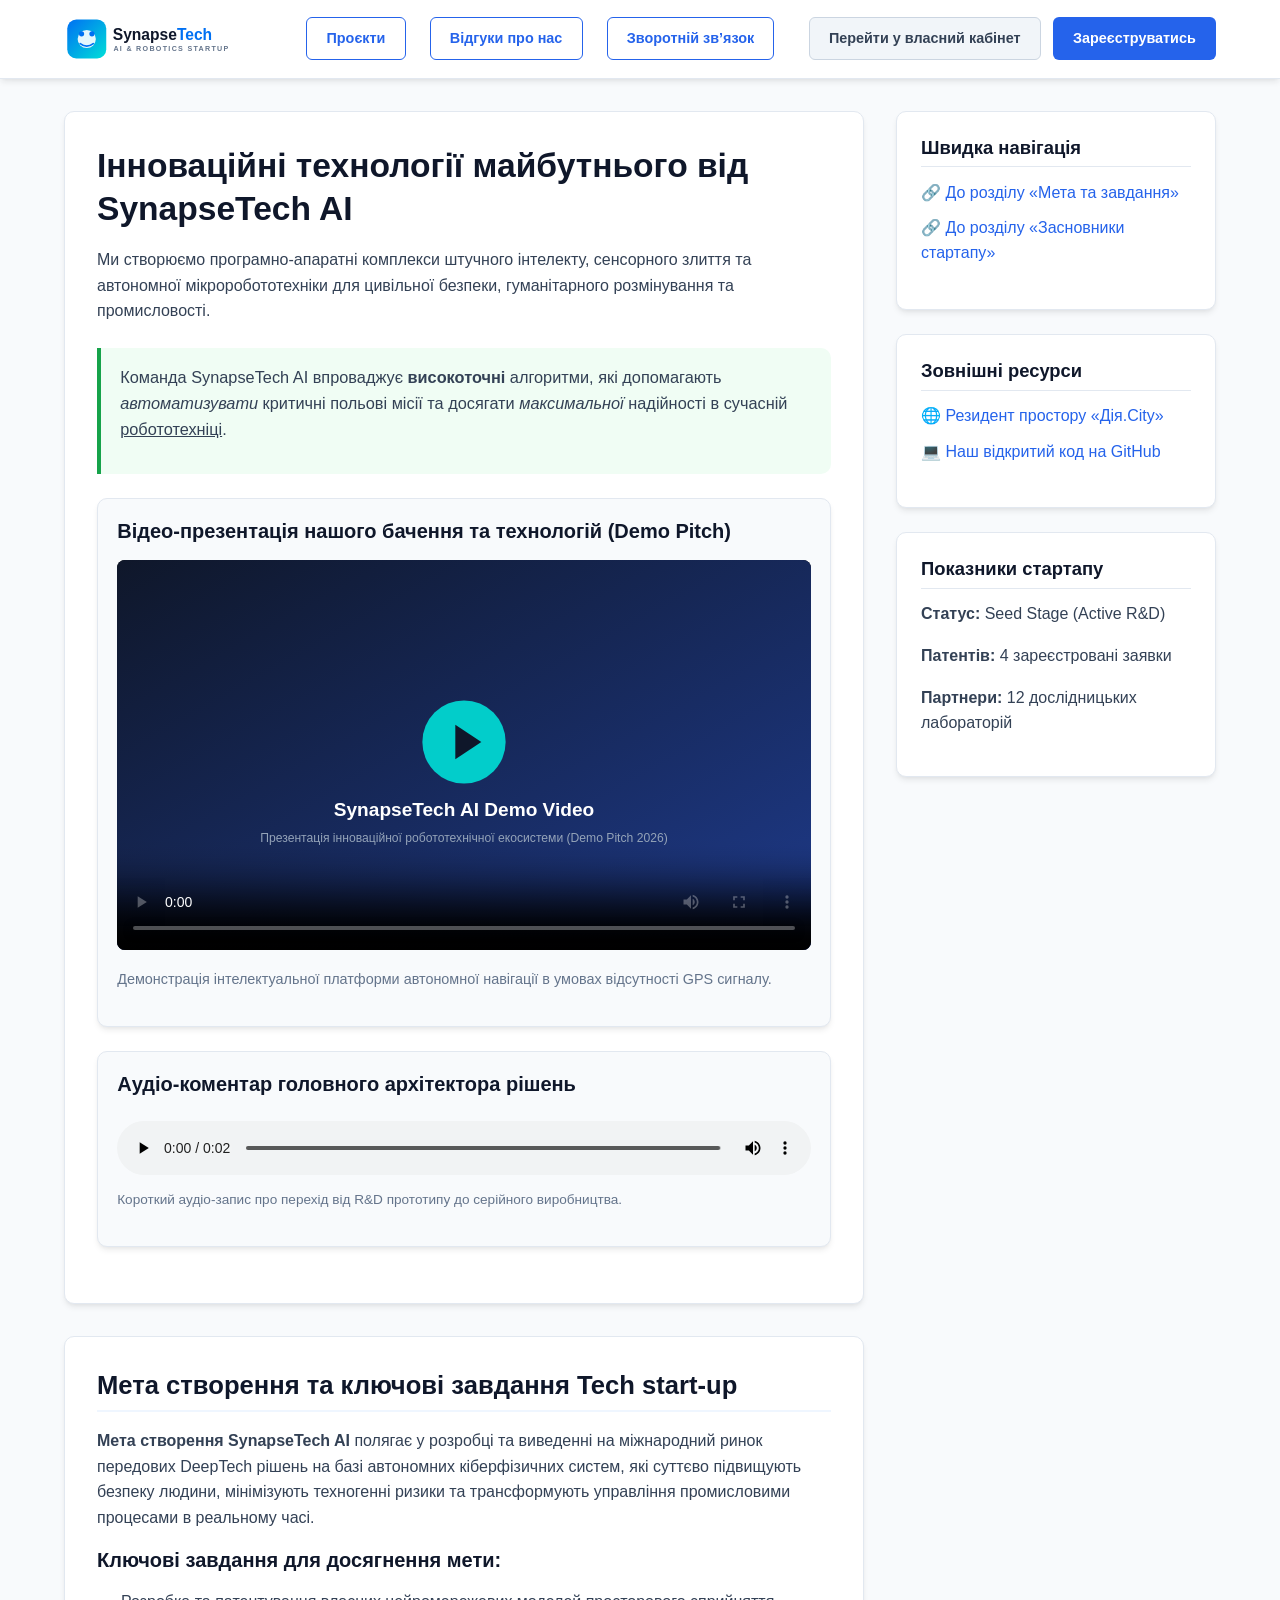
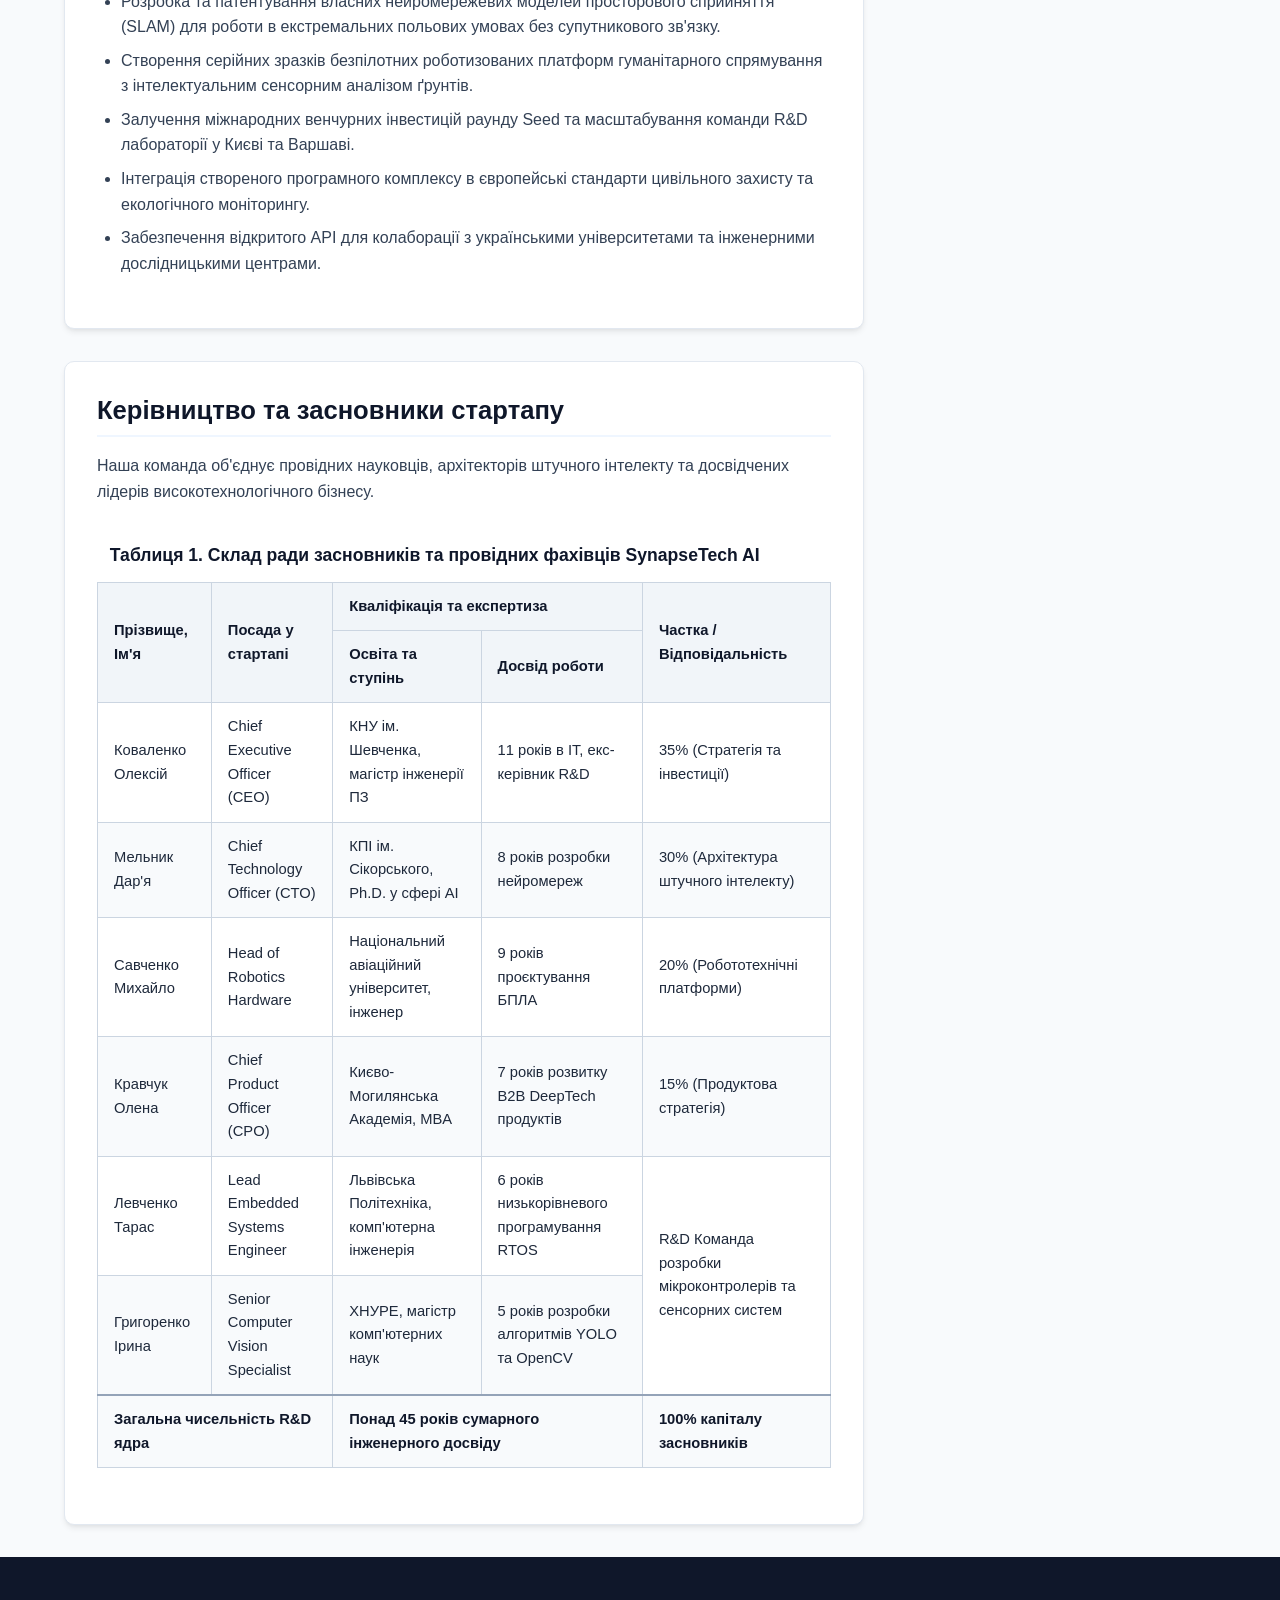
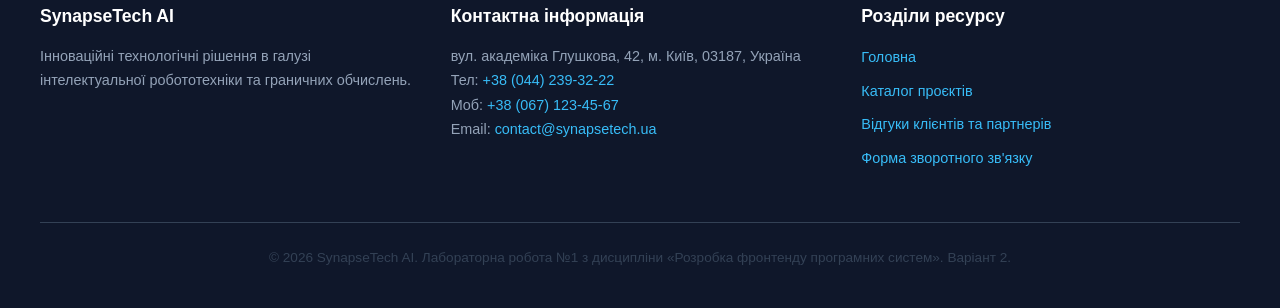
==== index.html @ 83293340 "Add files via upload" ====
﻿<!DOCTYPE html>
<html lang="uk">
<head>
  <meta charset="UTF-8">
  <meta name="viewport" content="width=device-width, initial-scale=1.0">
  <meta name="description" content="SynapseTech AI — український DeepTech стартап у сфері штучного інтелекту та автономної робототехніки">
  <meta name="keywords" content="Tech startup, AI, робототехніка, стартап, штучний інтелект, Україна">
  <meta name="author" content="Студент ФІТ КНУ">
  <title>SynapseTech AI — Головна сторінка Tech Start-up</title>
  <link rel="stylesheet" href="css/style.css">
</head>
<body>

  <!-- ВЕРХНЯ ЧАСТИНА САЙТУ: ТЕГ <header> ТА <nav> -->
  <header>
    <div class="header-container">
      <a href="index.html" class="logo-link">
        <img src="img/logo.svg" alt="SynapseTech AI Логотип" class="logo-img">
      </a>

      <!-- Навігаційне меню згідно варіанту 2 -->
      <nav>
        <a href="projects.html" class="btn btn-outline">Проєкти</a>
        <a href="reviews.html" class="btn btn-outline">Відгуки про нас</a>
        <a href="feedback.html" class="btn btn-outline">Зворотній зв’язок</a>
      </nav>

      <!-- Кнопки особистого кабінету та реєстрації -->
      <div class="header-auth-buttons">
        <a href="#cabinet-modal" class="btn btn-secondary">Перейти у власний кабінет</a>
        <a href="#register-modal" class="btn btn-primary">Зареєструватись</a>
      </div>
    </div>
  </header>

  <div class="container">
    <div class="main-layout">

      <!-- ОСНОВНИЙ КОНТЕНТ: ТЕГ <main> -->
      <main>

        <!-- РОЗДІЛ: Вступ та обов'язкове стилізоване речення (span, i, b, em, u) -->
        <article id="hero">
          <h1>Інноваційні технології майбутнього від SynapseTech AI</h1>
          <p>
            Ми створюємо програмно-апаратні комплекси штучного інтелекту, сенсорного злиття та 
            автономної мікроробототехніки для цивільної безпеки, гуманітарного розмінування та промисловості.
          </p>

          <!-- Обов'язкова вимога методички: речення, стилізоване тегами <span>, <i>, <b>, <em>, <u> -->
          <div class="styled-sentence-box">
            <p>
              Команда <span>SynapseTech AI</span> впроваджує <b>високоточні</b> алгоритми, які допомагають <i>автоматизувати</i> критичні польові місії та досягати <em>максимальної</em> надійності в сучасній <u>робототехніці</u>.
            </p>
          </div>

          <!-- Медіа елементи (Video та Audio) для відповідності вимогам п.3 -->
          <section class="media-box">
            <h3>Відео-презентація нашого бачення та технологій (Demo Pitch)</h3>
            <video controls poster="media/video_poster.svg" preload="metadata">
              <source src="media/pitch_demo.mp4" type="video/mp4">
              Ваш браузер не підтримує елемент <code>video</code>.
            </video>
            <p style="margin-top:0.6rem; font-size:0.9rem; color:#64748b;">
              Демонстрація інтелектуальної платформи автономної навігації в умовах відсутності GPS сигналу.
            </p>
          </section>

          <section class="media-box">
            <h3>Аудіо-коментар головного архітектора рішень</h3>
            <audio controls preload="metadata">
              <source src="media/startup_pitch.wav" type="audio/wav">
              Ваш браузер не підтримує елемент <code>audio</code>.
            </audio>
            <p style="margin-top:0.4rem; font-size:0.85rem; color:#64748b;">
              Короткий аудіо-запис про перехід від R&amp;D прототипу до серійного виробництва.
            </p>
          </section>
        </article>

        <!-- РОЗДІЛ: Мета та список завдань (не менше 3-х ненумерованих) -->
        <article id="mission-goals">
          <h2>Мета створення та ключові завдання Tech start-up</h2>
          <p>
            <strong>Мета створення SynapseTech AI</strong> полягає у розробці та виведенні на міжнародний ринок 
            передових DeepTech рішень на базі автономних кіберфізичних систем, які суттєво підвищують безпеку людини, 
            мінімізують техногенні ризики та трансформують управління промисловими процесами в реальному часі.
          </p>

          <h3>Ключові завдання для досягнення мети:</h3>
          <ul>
            <li>Розробка та патентування власних нейромережевих моделей просторового сприйняття (SLAM) для роботи в екстремальних польових умовах без супутникового зв'язку.</li>
            <li>Створення серійних зразків безпілотних роботизованих платформ гуманітарного спрямування з інтелектуальним сенсорним аналізом ґрунтів.</li>
            <li>Залучення міжнародних венчурних інвестицій раунду Seed та масштабування команди R&amp;D лабораторії у Києві та Варшаві.</li>
            <li>Інтеграція створеного програмного комплексу в європейські стандарти цивільного захисту та екологічного моніторингу.</li>
            <li>Забезпечення відкритого API для колаборації з українськими університетами та інженерними дослідницькими центрами.</li>
          </ul>
        </article>

        <!-- РОЗДІЛ: Загальна інформація про засновників у вигляді таблиці -->
        <!-- Вимоги: назва (caption), thead, tbody, tfoot, не менше 6 рядків, 5 стовпців, 
             не менше 3-х об'єднаних комірок по вертикалі та горизонталі -->
        <article id="founders-section">
          <h2>Керівництво та засновники стартапу</h2>
          <p>
            Наша команда об'єднує провідних науковців, архітекторів штучного інтелекту та досвідчених лідерів 
            високотехнологічного бізнесу.
          </p>

          <div class="table-wrapper">
            <table>
              <caption>Таблиця 1. Склад ради засновників та провідних фахівців SynapseTech AI</caption>
              <thead>
                <tr>
                  <th rowspan="2">Прізвище, Ім'я</th>
                  <th rowspan="2">Посада у стартапі</th>
                  <th colspan="2">Кваліфікація та експертиза</th>
                  <th rowspan="2">Частка / Відповідальність</th>
                </tr>
                <tr>
                  <th>Освіта та ступінь</th>
                  <th>Досвід роботи</th>
                </tr>
              </thead>
              <tbody>
                <tr>
                  <td>Коваленко Олексій</td>
                  <td>Chief Executive Officer (CEO)</td>
                  <td>КНУ ім. Шевченка, магістр інженерії ПЗ</td>
                  <td>11 років в IT, екс-керівник R&amp;D</td>
                  <td>35% (Стратегія та інвестиції)</td>
                </tr>
                <tr>
                  <td>Мельник Дар'я</td>
                  <td>Chief Technology Officer (CTO)</td>
                  <td>КПІ ім. Сікорського, Ph.D. у сфері AI</td>
                  <td>8 років розробки нейромереж</td>
                  <td>30% (Архітектура штучного інтелекту)</td>
                </tr>
                <tr>
                  <td>Савченко Михайло</td>
                  <td>Head of Robotics Hardware</td>
                  <td>Національний авіаційний університет, інженер</td>
                  <td>9 років проєктування БПЛА</td>
                  <td>20% (Робототехнічні платформи)</td>
                </tr>
                <tr>
                  <td>Кравчук Олена</td>
                  <td>Chief Product Officer (CPO)</td>
                  <td>Києво-Могилянська Академія, MBA</td>
                  <td>7 років розвитку B2B DeepTech продуктів</td>
                  <td>15% (Продуктова стратегія)</td>
                </tr>
                <tr>
                  <td>Левченко Тарас</td>
                  <td>Lead Embedded Systems Engineer</td>
                  <td>Львівська Політехніка, комп'ютерна інженерія</td>
                  <td>6 років низькорівневого програмування RTOS</td>
                  <td rowspan="2">R&amp;D Команда розробки мікроконтролерів та сенсорних систем</td>
                </tr>
                <tr>
                  <td>Григоренко Ірина</td>
                  <td>Senior Computer Vision Specialist</td>
                  <td>ХНУРЕ, магістр комп'ютерних наук</td>
                  <td>5 років розробки алгоритмів YOLO та OpenCV</td>
                </tr>
              </tbody>
              <tfoot>
                <tr>
                  <th colspan="2">Загальна чисельність R&amp;D ядра</th>
                  <th colspan="2">Понад 45 років сумарного інженерного досвіду</th>
                  <td>100% капіталу засновників</td>
                </tr>
              </tfoot>
            </table>
          </div>
        </article>

      </main>

      <!-- БІЧНА ПАНЕЛЬ: ТЕГ <aside> -->
      <aside>
        <div class="aside-card">
          <h3>Швидка навігація</h3>
          <ul class="quick-links">
            <!-- ДВА ПОСИЛАННЯ НА СКЛАДОВІ ДОКУМЕНТУ (ЯКОРІ) -->
            <li><a href="#mission-goals">&#128279; До розділу «Мета та завдання»</a></li>
            <li><a href="#founders-section">&#128279; До розділу «Засновники стартапу»</a></li>
          </ul>
        </div>

        <div class="aside-card">
          <h3>Зовнішні ресурси</h3>
          <ul class="quick-links">
            <!-- ДВА ПОСИЛАННЯ НА ЗОВНІШНІ РЕСУРСИ -->
            <li>
              <a href="https://city.diia.gov.ua/" target="_blank" rel="noopener noreferrer">
                &#127760; Резидент простору «Дія.City»
              </a>
            </li>
            <li>
              <a href="https://github.com/" target="_blank" rel="noopener noreferrer">
                &#128187; Наш відкритий код на GitHub
              </a>
            </li>
          </ul>
        </div>

        <div class="aside-card">
          <h3>Показники стартапу</h3>
          <p><strong>Статус:</strong> Seed Stage (Active R&amp;D)</p>
          <p><strong>Патентів:</strong> 4 зареєстровані заявки</p>
          <p><strong>Партнери:</strong> 12 дослідницьких лабораторій</p>
        </div>
      </aside>

    </div>
  </div>

  <!-- НИЖНЯ ЧАСТИНА: ТЕГ <footer> З АДРЕСОЮ ТА ТЕЛЕФОНАМИ -->
  <footer>
    <div class="footer-container">
      <div class="footer-col">
        <h4>SynapseTech AI</h4>
        <p>Інноваційні технологічні рішення в галузі інтелектуальної робототехніки та граничних обчислень.</p>
      </div>

      <div class="footer-col">
        <h4>Контактна інформація</h4>
        <address>
          вул. академіка Глушкова, 42, м. Київ, 03187, Україна<br>
          Тел: <a href="tel:+380442393222">+38 (044) 239-32-22</a><br>
          Моб: <a href="tel:+380671234567">+38 (067) 123-45-67</a><br>
          Email: <a href="mailto:contact@synapsetech.ua">contact@synapsetech.ua</a>
        </address>
      </div>

      <div class="footer-col">
        <h4>Розділи ресурсу</h4>
        <ul>
          <li><a href="index.html">Головна</a></li>
          <li><a href="projects.html">Каталог проєктів</a></li>
          <li><a href="reviews.html">Відгуки клієнтів та партнерів</a></li>
          <li><a href="feedback.html">Форма зворотного зв'язку</a></li>
        </ul>
      </div>
    </div>

    <div class="footer-bottom">
      <p>&copy; 2026 SynapseTech AI. Лабораторна робота №1 з дисципліни «Розробка фронтенду програмних систем». Варіант 2.</p>
    </div>
  </footer>

  <!-- МОДАЛЬНІ ВІКНА ДЛЯ КНОПОК АВТОРИЗАЦІЇ/РЕЄСТРАЦІЇ (ЧИСТИЙ HTML/CSS :target) -->
  <div id="cabinet-modal" class="modal">
    <div class="modal-content">
      <a href="#" class="modal-close">&times;</a>
      <h3>Вхід в особистий кабінет</h3>
      <p style="font-size:0.9rem; color:#64748b; margin-bottom:1rem;">Доступ для інвесторів, партнерів та співробітників стартапу</p>
      <form action="#" method="post">
        <div class="form-group">
          <label for="login-email">Робочий E-mail:</label>
          <input type="email" id="login-email" required placeholder="investor@synapsetech.ua">
        </div>
        <div class="form-group">
          <label for="login-pass">Пароль:</label>
          <input type="password" id="login-pass" required placeholder="••••••••">
        </div>
        <button type="submit" class="btn btn-primary" style="width:100%;">Увійти</button>
      </form>
    </div>
  </div>

  <div id="register-modal" class="modal">
    <div class="modal-content">
      <a href="#" class="modal-close">&times;</a>
      <h3>Реєстрація у системі</h3>
      <p style="font-size:0.9rem; color:#64748b; margin-bottom:1rem;">Отримайте доступ до SDK та R&amp;D документації</p>
      <form action="#" method="post">
        <div class="form-group">
          <label for="reg-name">Повне ім'я:</label>
          <input type="text" id="reg-name" required placeholder="Олександр Петренко">
        </div>
        <div class="form-group">
          <label for="reg-email">E-mail:</label>
          <input type="email" id="reg-email" required placeholder="alex@tech.ua">
        </div>
        <div class="form-group">
          <label for="reg-pass">Встановіть пароль:</label>
          <input type="password" id="reg-pass" required placeholder="Не менше 8 символів">
        </div>
        <button type="submit" class="btn btn-primary" style="width:100%;">Створити обліковий запис</button>
      </form>
    </div>
  </div>

</body>
</html>
---- css/style.css ----
﻿/* Base Styles & Typography */
:root {
  --primary: #2563eb;
  --primary-hover: #1d4ed8;
  --secondary: #0f172a;
  --accent: #06b6d4;
  --bg-light: #f8fafc;
  --card-bg: #ffffff;
  --text-main: #1e293b;
  --text-muted: #64748b;
  --border-color: #e2e8f0;
  --radius: 10px;
  --shadow: 0 4px 6px -1px rgba(0, 0, 0, 0.08), 0 2px 4px -2px rgba(0, 0, 0, 0.05);
}

* {
  box-sizing: border-box;
  margin: 0;
  padding: 0;
}

body {
  font-family: 'Segoe UI', -apple-system, BlinkMacSystemFont, Roboto, sans-serif;
  line-height: 1.6;
  color: var(--text-main);
  background-color: var(--bg-light);
  min-height: 100vh;
  display: flex;
  flex-direction: column;
}

/* Header & Navigation */
header {
  background: #ffffff;
  border-bottom: 1px solid var(--border-color);
  box-shadow: var(--shadow);
  position: sticky;
  top: 0;
  z-index: 100;
}

.header-container {
  max-width: 1200px;
  margin: 0 auto;
  padding: 0.8rem 1.5rem;
  display: flex;
  align-items: center;
  justify-content: space-between;
  flex-wrap: wrap;
  gap: 1rem;
}

.logo-link {
  display: flex;
  align-items: center;
  text-decoration: none;
}

.logo-img {
  height: 52px;
  width: auto;
}

nav {
  display: flex;
  align-items: center;
  gap: 1.5rem;
}

nav a {
  text-decoration: none;
  color: var(--text-main);
  font-weight: 600;
  font-size: 0.95rem;
  transition: color 0.2s ease;
  padding: 0.4rem 0.6rem;
  border-radius: 6px;
}

nav a:hover, nav a.active {
  color: var(--primary);
  background: #eff6ff;
}

.header-auth-buttons {
  display: flex;
  align-items: center;
  gap: 0.75rem;
}

.btn {
  display: inline-block;
  padding: 0.55rem 1.2rem;
  font-size: 0.9rem;
  font-weight: 600;
  border-radius: 6px;
  text-decoration: none;
  cursor: pointer;
  border: 1px solid transparent;
  transition: all 0.2s ease;
  text-align: center;
}

.btn-primary {
  background-color: var(--primary);
  color: #ffffff;
}

.btn-primary:hover {
  background-color: var(--primary-hover);
}

.btn-outline {
  border-color: var(--primary);
  color: var(--primary);
  background: transparent;
}

.btn-outline:hover {
  background: #eff6ff;
}

.btn-secondary {
  background: #f1f5f9;
  color: #334155;
  border-color: #cbd5e1;
}

.btn-secondary:hover {
  background: #e2e8f0;
}

/* Layout Container */
.container {
  max-width: 1200px;
  margin: 2rem auto;
  padding: 0 1.5rem;
  flex: 1;
}

.main-layout {
  display: grid;
  grid-template-columns: 2.5fr 1fr;
  gap: 2rem;
}

@media (max-width: 900px) {
  .main-layout {
    grid-template-columns: 1fr;
  }
}

/* Main Content & Articles */
main {
  display: flex;
  flex-direction: column;
  gap: 2rem;
}

article, section {
  background: var(--card-bg);
  padding: 2rem;
  border-radius: var(--radius);
  border: 1px solid var(--border-color);
  box-shadow: var(--shadow);
}

h1, h2, h3, h4 {
  color: var(--secondary);
  margin-bottom: 1rem;
  line-height: 1.3;
}

h1 { font-size: 2.1rem; }
h2 { font-size: 1.6rem; border-bottom: 2px solid #eff6ff; padding-bottom: 0.5rem; }
h3 { font-size: 1.25rem; }

p {
  margin-bottom: 1rem;
  color: #334155;
}

/* Lists */
ul, ol {
  margin-left: 1.5rem;
  margin-bottom: 1.2rem;
  color: #334155;
}

li {
  margin-bottom: 0.5rem;
}

/* Sidebar (Aside) */
aside {
  display: flex;
  flex-direction: column;
  gap: 1.5rem;
}

.aside-card {
  background: var(--card-bg);
  padding: 1.5rem;
  border-radius: var(--radius);
  border: 1px solid var(--border-color);
  box-shadow: var(--shadow);
}

.aside-card h3 {
  font-size: 1.15rem;
  color: var(--secondary);
  margin-bottom: 0.8rem;
  border-bottom: 1px solid var(--border-color);
  padding-bottom: 0.4rem;
}

.quick-links {
  list-style: none;
  margin-left: 0;
}

.quick-links li {
  margin-bottom: 0.6rem;
}

.quick-links a {
  color: var(--primary);
  text-decoration: none;
  display: inline-flex;
  align-items: center;
  gap: 0.4rem;
  transition: transform 0.15s ease;
}

.quick-links a:hover {
  text-decoration: underline;
  transform: translateX(4px);
}

/* Table Requirements (min 6 rows, 5 cols, captions, thead, tbody, tfoot, row/colspan) */
.table-wrapper {
  overflow-x: auto;
  margin: 1.5rem 0;
}

table {
  width: 100%;
  border-collapse: collapse;
  font-size: 0.92rem;
  background: #ffffff;
}

caption {
  font-weight: 700;
  font-size: 1.1rem;
  padding: 0.8rem;
  text-align: left;
  color: var(--secondary);
  caption-side: top;
}

th, td {
  border: 1px solid #cbd5e1;
  padding: 0.75rem 1rem;
  text-align: left;
}

thead th {
  background-color: #f1f5f9;
  color: #0f172a;
  font-weight: 700;
}

tbody tr:nth-child(even) {
  background-color: #f8fafc;
}

tbody tr:hover {
  background-color: #eff6ff;
}

tfoot {
  background-color: #f8fafc;
  font-weight: 700;
}

tfoot td, tfoot th {
  border-top: 2px solid #94a3b8;
  color: #0f172a;
}

/* Projects Grid on projects.html */
.projects-grid {
  display: grid;
  grid-template-columns: repeat(auto-fit, minmax(320px, 1fr));
  gap: 1.75rem;
  margin: 2rem 0;
}

.project-card {
  background: var(--card-bg);
  border: 1px solid var(--border-color);
  border-radius: var(--radius);
  overflow: hidden;
  box-shadow: var(--shadow);
  display: flex;
  flex-direction: column;
}

.project-card img {
  width: 100%;
  height: 220px;
  object-fit: cover;
  border-bottom: 1px solid var(--border-color);
}

.project-body {
  padding: 1.5rem;
  flex: 1;
  display: flex;
  flex-direction: column;
}

.project-badge {
  display: inline-block;
  background-color: #e0f2fe;
  color: #0369a1;
  padding: 0.25rem 0.6rem;
  font-size: 0.75rem;
  font-weight: 700;
  border-radius: 4px;
  margin-bottom: 0.75rem;
  align-self: flex-start;
}

.project-body h3 {
  margin-bottom: 0.4rem;
}

.project-country {
  font-size: 0.85rem;
  color: var(--text-muted);
  margin-bottom: 1rem;
}

.project-features {
  margin-left: 1.2rem;
  margin-bottom: 1rem;
  font-size: 0.88rem;
}

/* Form Styles for feedback.html */
.form-container {
  max-width: 800px;
  margin: 0 auto;
}

fieldset {
  border: 2px solid #cbd5e1;
  border-radius: var(--radius);
  padding: 1.5rem;
  margin-bottom: 1.8rem;
  background: #ffffff;
}

legend {
  font-weight: 700;
  color: var(--primary);
  padding: 0 0.6rem;
  font-size: 1.05rem;
}

.form-group {
  margin-bottom: 1.25rem;
}

.form-group label {
  display: block;
  font-weight: 600;
  margin-bottom: 0.35rem;
  color: #334155;
  font-size: 0.95rem;
}

.form-group input[type="text"],
.form-group input[type="email"],
.form-group input[type="number"],
.form-group select,
.form-group textarea {
  width: 100%;
  padding: 0.65rem 0.9rem;
  border: 1px solid #cbd5e1;
  border-radius: 6px;
  font-family: inherit;
  font-size: 0.95rem;
  color: var(--text-main);
  background-color: #fff;
  transition: border-color 0.2s, box-shadow 0.2s;
}

.form-group input:focus,
.form-group select:focus,
.form-group textarea:focus {
  outline: none;
  border-color: var(--primary);
  box-shadow: 0 0 0 3px rgba(37, 99, 235, 0.15);
}

.radio-group, .checkbox-group {
  display: flex;
  flex-wrap: wrap;
  gap: 1.2rem;
  margin-top: 0.4rem;
}

.radio-item, .checkbox-item {
  display: inline-flex;
  align-items: center;
  gap: 0.45rem;
  cursor: pointer;
  font-size: 0.92rem;
  color: #334155;
}

.radio-item input, .checkbox-item input {
  accent-color: var(--primary);
  width: 1.05rem;
  height: 1.05rem;
  cursor: pointer;
}

.form-actions {
  display: flex;
  gap: 1rem;
  margin-top: 1.5rem;
}

/* Media Players (Audio, Video) */
.media-box {
  margin: 1.5rem 0;
  padding: 1.2rem;
  background: #f8fafc;
  border-radius: var(--radius);
  border: 1px solid var(--border-color);
}

.media-box video {
  width: 100%;
  max-height: 400px;
  border-radius: 8px;
  background: #000;
}

.media-box audio {
  width: 100%;
  margin-top: 0.5rem;
}

/* Styled sentence with span, i, b, em, u */
.styled-sentence-box {
  background: #f0fdf4;
  border-left: 4px solid #16a34a;
  padding: 1rem 1.2rem;
  margin: 1.5rem 0;
  border-radius: 0 var(--radius) var(--radius) 0;
  font-size: 1.02rem;
}

/* Footer */
footer {
  background-color: var(--secondary);
  color: #cbd5e1;
  padding: 3rem 1.5rem 1.5rem;
  margin-top: auto;
}

.footer-container {
  max-width: 1200px;
  margin: 0 auto;
  display: grid;
  grid-template-columns: repeat(auto-fit, minmax(240px, 1fr));
  gap: 2rem;
  margin-bottom: 2rem;
}

.footer-col h4 {
  color: #ffffff;
  margin-bottom: 1rem;
  font-size: 1.1rem;
}

.footer-col p, .footer-col address {
  font-style: normal;
  font-size: 0.9rem;
  color: #94a3b8;
  line-height: 1.7;
}

.footer-col ul {
  list-style: none;
  margin-left: 0;
}

.footer-col ul li {
  margin-bottom: 0.5rem;
}

.footer-col a {
  color: #38bdf8;
  text-decoration: none;
  font-size: 0.9rem;
}

.footer-col a:hover {
  text-decoration: underline;
}

.footer-bottom {
  max-width: 1200px;
  margin: 0 auto;
  border-top: 1px solid #334155;
  padding-top: 1.5rem;
  text-align: center;
  font-size: 0.85rem;
  color: #64748b;
}

/* Reviews page / section styles */
.review-card {
  border-left: 4px solid var(--primary);
  background: #f8fafc;
  padding: 1.2rem 1.5rem;
  margin-bottom: 1.2rem;
  border-radius: 0 8px 8px 0;
}

.review-author {
  font-weight: 700;
  color: var(--secondary);
  margin-top: 0.6rem;
  font-size: 0.9rem;
}

/* Modal Windows for Cabinet & Registration (Pure HTML/CSS target) */
.modal {
  display: none;
  position: fixed;
  top: 0;
  left: 0;
  width: 100%;
  height: 100%;
  background: rgba(15, 23, 42, 0.65);
  backdrop-filter: blur(4px);
  z-index: 1000;
  justify-content: center;
  align-items: center;
}

.modal:target {
  display: flex;
}

.modal-content {
  background: #ffffff;
  padding: 2.2rem;
  border-radius: 12px;
  max-width: 450px;
  width: 90%;
  box-shadow: 0 20px 25px -5px rgba(0, 0, 0, 0.2);
  position: relative;
}

.modal-close {
  position: absolute;
  top: 1rem;
  right: 1.2rem;
  font-size: 1.5rem;
  color: #64748b;
  text-decoration: none;
  font-weight: bold;
}
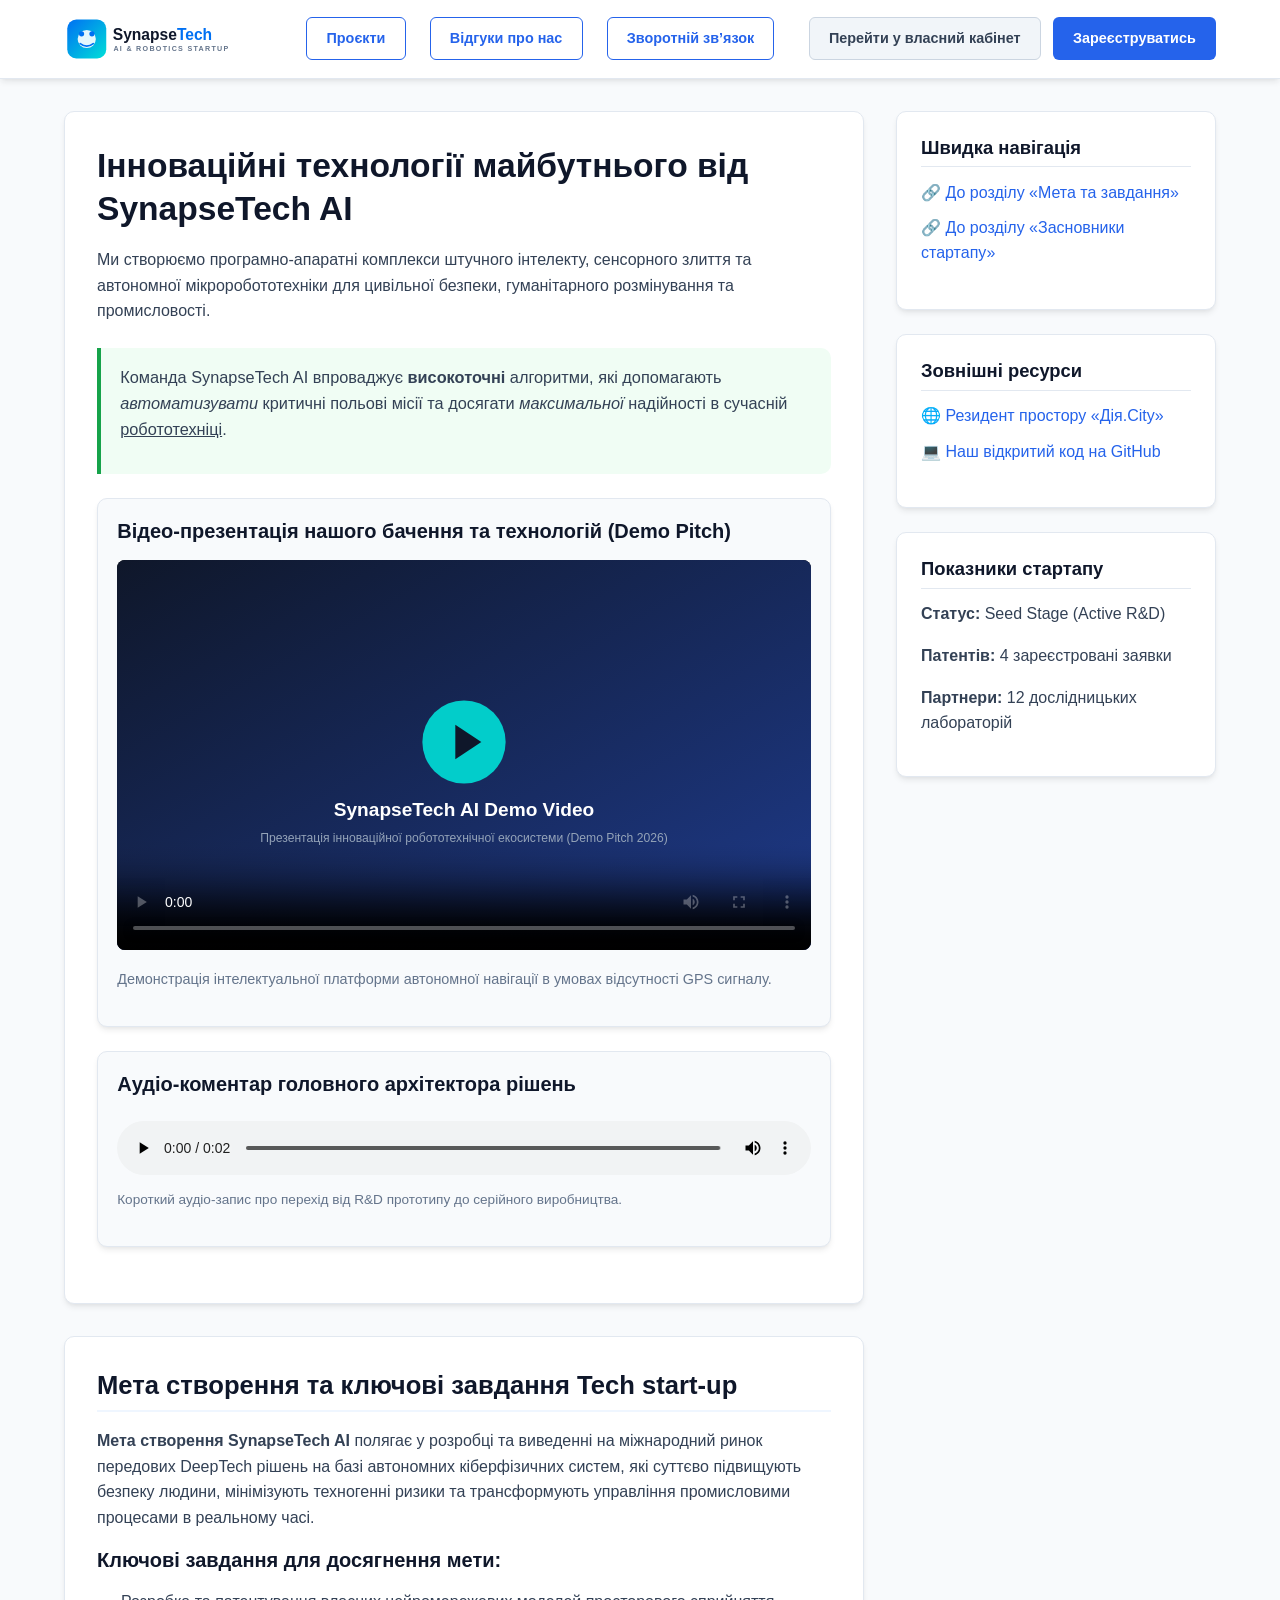
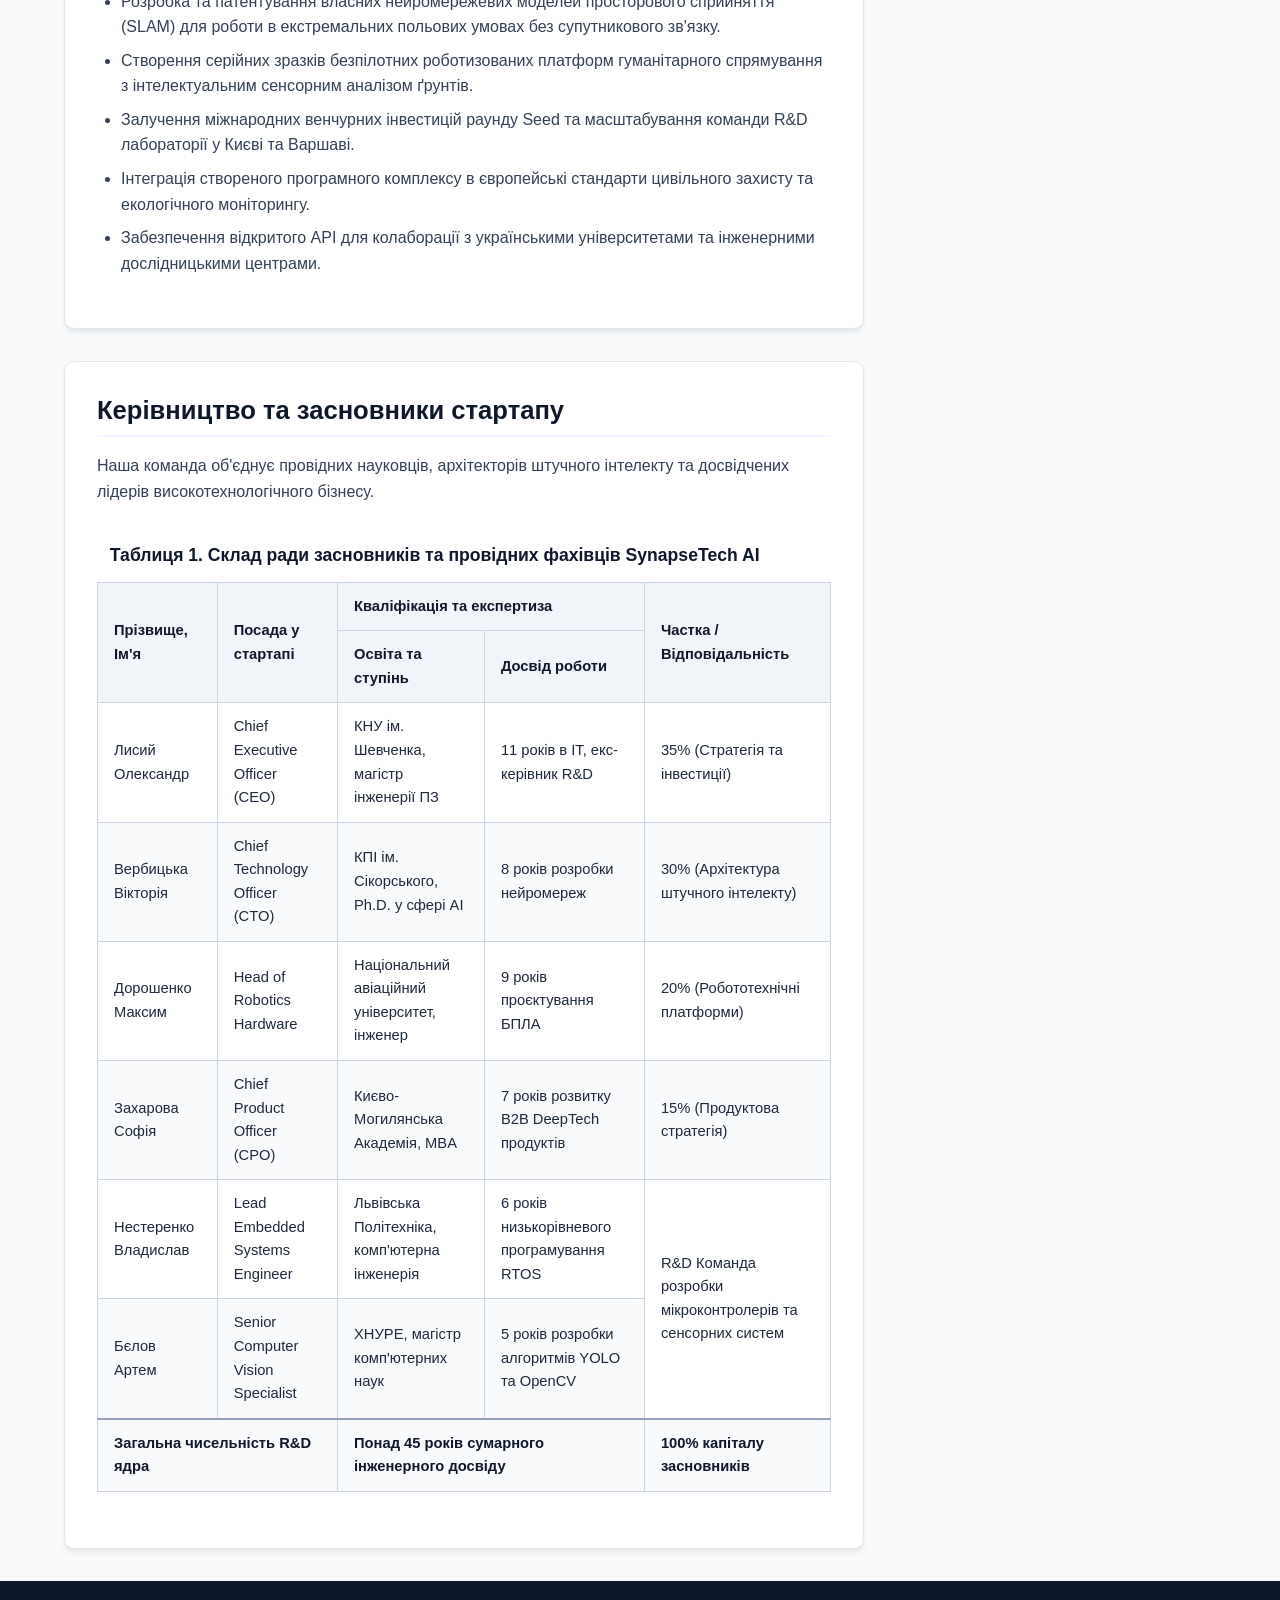
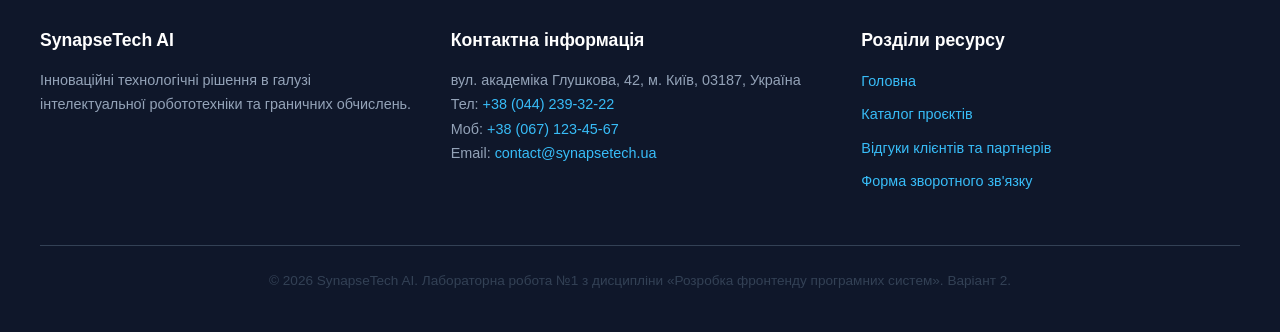
==== commit 24d752e7: "Add files via upload" ====
--- a/index.html
+++ b/index.html
@@ -124,42 +124,42 @@
               </thead>
               <tbody>
                 <tr>
-                  <td>Коваленко Олексій</td>
+                  <td>Лисий Олександр</td>
                   <td>Chief Executive Officer (CEO)</td>
                   <td>КНУ ім. Шевченка, магістр інженерії ПЗ</td>
                   <td>11 років в IT, екс-керівник R&amp;D</td>
                   <td>35% (Стратегія та інвестиції)</td>
                 </tr>
                 <tr>
-                  <td>Мельник Дар'я</td>
+                  <td>Вербицька Вікторія</td>
                   <td>Chief Technology Officer (CTO)</td>
                   <td>КПІ ім. Сікорського, Ph.D. у сфері AI</td>
                   <td>8 років розробки нейромереж</td>
                   <td>30% (Архітектура штучного інтелекту)</td>
                 </tr>
                 <tr>
-                  <td>Савченко Михайло</td>
+                  <td>Дорошенко Максим</td>
                   <td>Head of Robotics Hardware</td>
                   <td>Національний авіаційний університет, інженер</td>
                   <td>9 років проєктування БПЛА</td>
                   <td>20% (Робототехнічні платформи)</td>
                 </tr>
                 <tr>
-                  <td>Кравчук Олена</td>
+                  <td>Захарова Софія</td>
                   <td>Chief Product Officer (CPO)</td>
                   <td>Києво-Могилянська Академія, MBA</td>
                   <td>7 років розвитку B2B DeepTech продуктів</td>
                   <td>15% (Продуктова стратегія)</td>
                 </tr>
                 <tr>
-                  <td>Левченко Тарас</td>
+                  <td>Нестеренко Владислав</td>
                   <td>Lead Embedded Systems Engineer</td>
                   <td>Львівська Політехніка, комп'ютерна інженерія</td>
                   <td>6 років низькорівневого програмування RTOS</td>
                   <td rowspan="2">R&amp;D Команда розробки мікроконтролерів та сенсорних систем</td>
                 </tr>
                 <tr>
-                  <td>Григоренко Ірина</td>
+                  <td>Бєлов Артем</td>
                   <td>Senior Computer Vision Specialist</td>
                   <td>ХНУРЕ, магістр комп'ютерних наук</td>
                   <td>5 років розробки алгоритмів YOLO та OpenCV</td>
